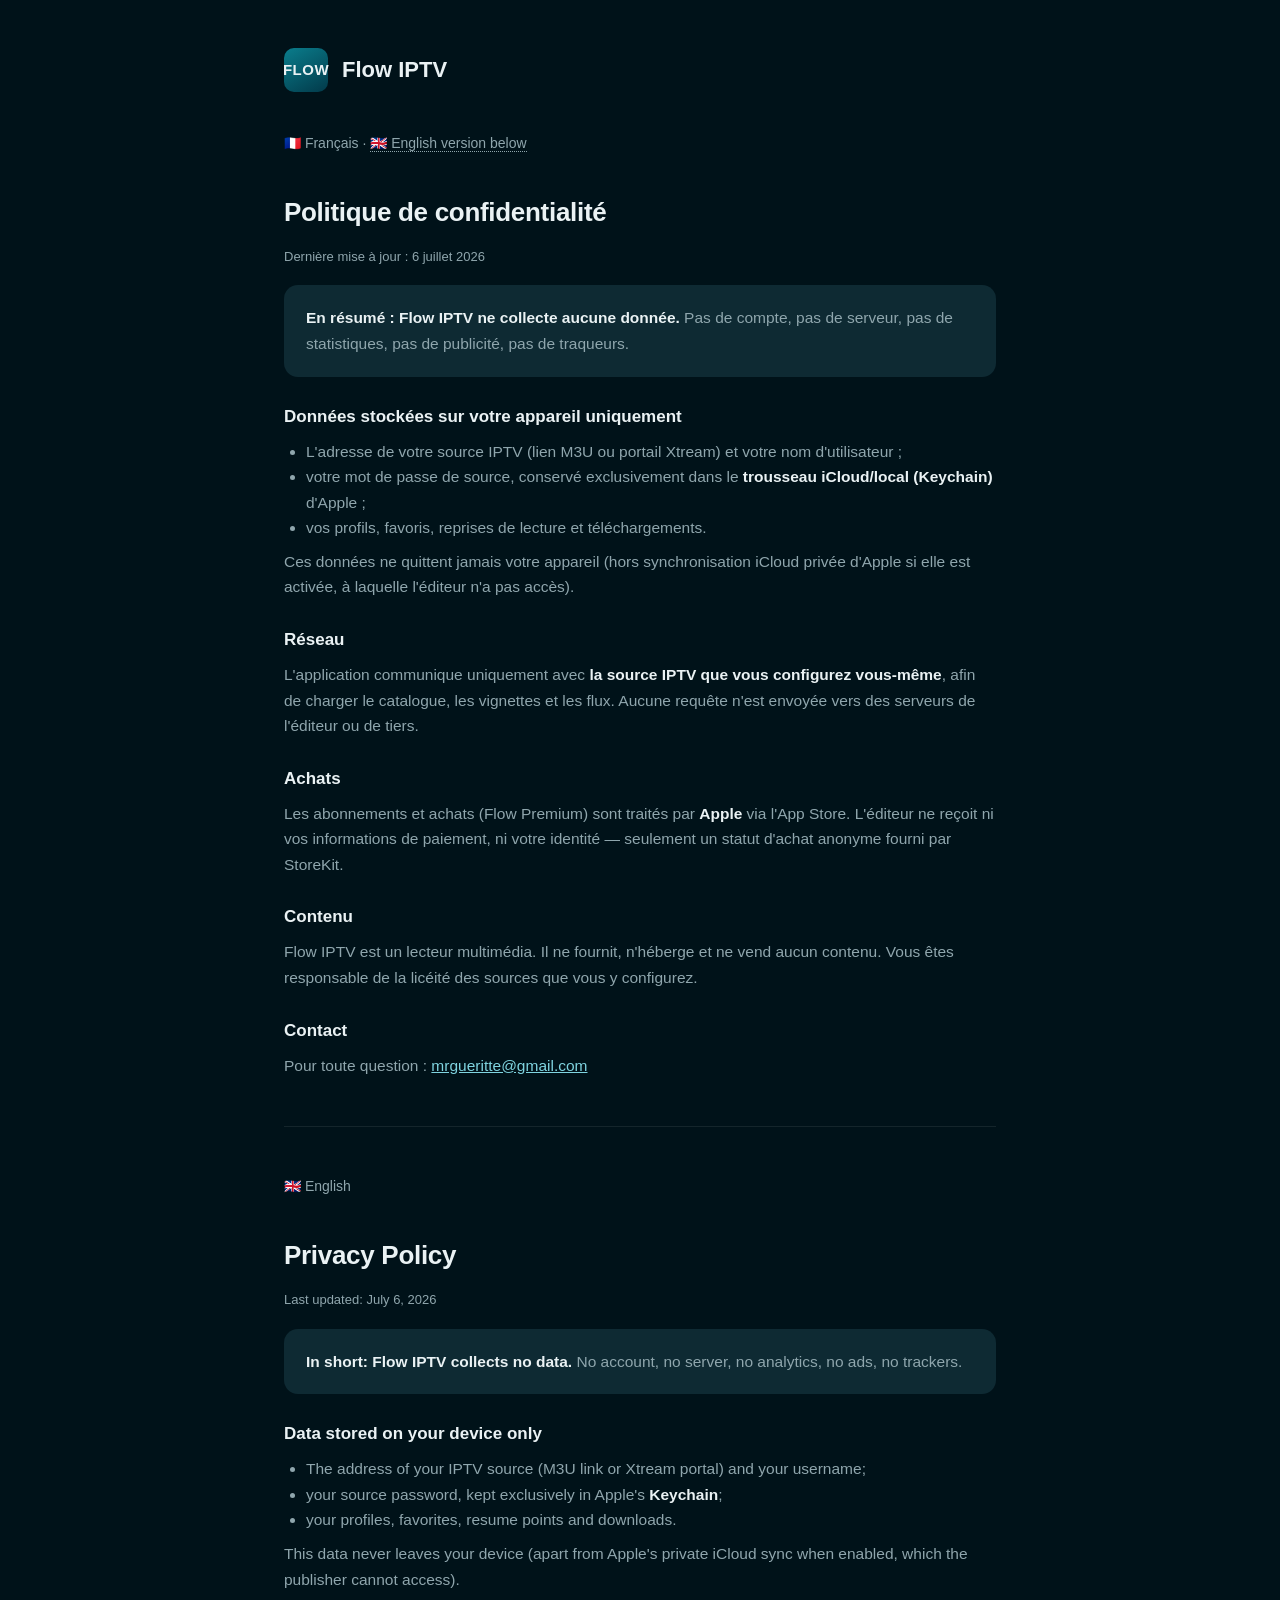
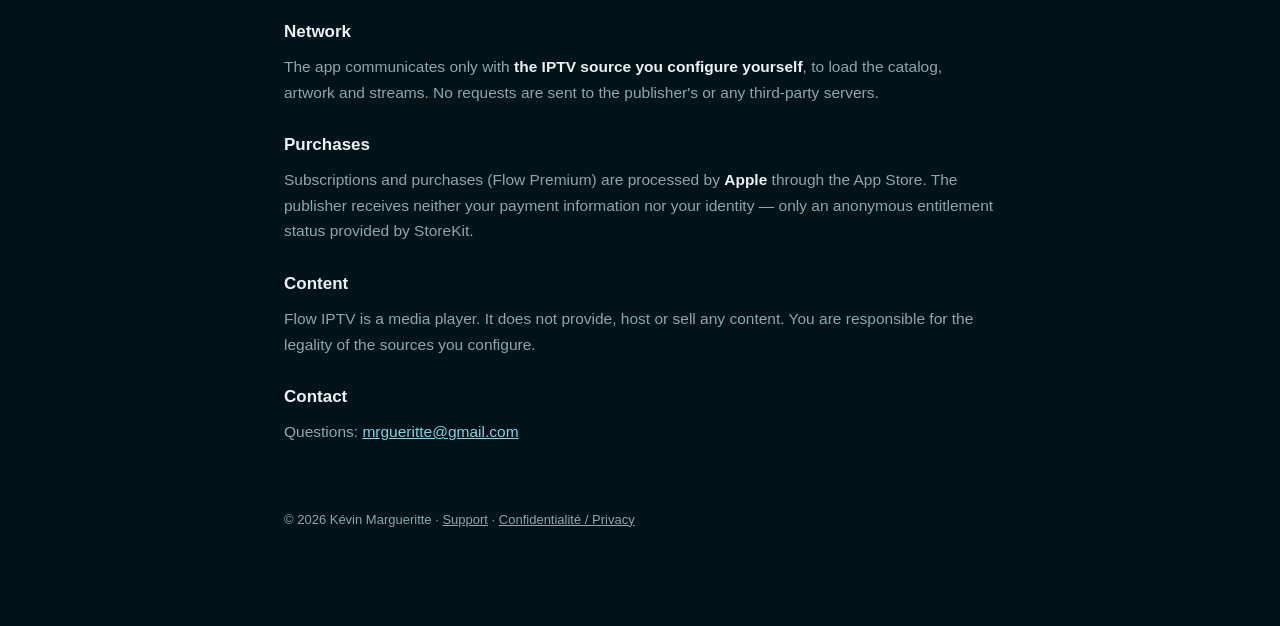
==== privacy.html @ c4e53bc0 "Site Flow IPTV : confidentialité + support (FR/EN) Co-Authored-By: Claude Fable 5 <noreply@anthropic" ====
<!doctype html>
<html lang="fr">
<head>
  <meta charset="utf-8">
  <meta name="viewport" content="width=device-width, initial-scale=1">
  <title>Politique de confidentialité — Flow IPTV</title>
  <link rel="stylesheet" href="style.css">
</head>
<body>
  <div class="wrap">
    <header>
      <div class="mark">FLOW</div>
      <h1><a href="index.html">Flow IPTV</a></h1>
    </header>
    <nav class="langs">🇫🇷 Français · <a href="#english">🇬🇧 English version below</a></nav>

    <h2>Politique de confidentialité</h2>
    <p class="updated">Dernière mise à jour : 6 juillet 2026</p>

    <div class="card">
      <p><strong>En résumé : Flow IPTV ne collecte aucune donnée.</strong>
      Pas de compte, pas de serveur, pas de statistiques, pas de publicité, pas de traqueurs.</p>
    </div>

    <h3>Données stockées sur votre appareil uniquement</h3>
    <ul>
      <li>L'adresse de votre source IPTV (lien M3U ou portail Xtream) et votre nom d'utilisateur ;</li>
      <li>votre mot de passe de source, conservé exclusivement dans le <strong>trousseau iCloud/local (Keychain)</strong> d'Apple ;</li>
      <li>vos profils, favoris, reprises de lecture et téléchargements.</li>
    </ul>
    <p>Ces données ne quittent jamais votre appareil (hors synchronisation iCloud privée
    d'Apple si elle est activée, à laquelle l'éditeur n'a pas accès).</p>

    <h3>Réseau</h3>
    <p>L'application communique uniquement avec <strong>la source IPTV que vous configurez
    vous-même</strong>, afin de charger le catalogue, les vignettes et les flux. Aucune requête
    n'est envoyée vers des serveurs de l'éditeur ou de tiers.</p>

    <h3>Achats</h3>
    <p>Les abonnements et achats (Flow Premium) sont traités par <strong>Apple</strong> via
    l'App Store. L'éditeur ne reçoit ni vos informations de paiement, ni votre identité —
    seulement un statut d'achat anonyme fourni par StoreKit.</p>

    <h3>Contenu</h3>
    <p>Flow IPTV est un lecteur multimédia. Il ne fournit, n'héberge et ne vend aucun contenu.
    Vous êtes responsable de la licéité des sources que vous y configurez.</p>

    <h3>Contact</h3>
    <p>Pour toute question : <a href="mailto:mrgueritte@gmail.com">mrgueritte@gmail.com</a></p>

    <hr class="sep" id="english">

    <nav class="langs">🇬🇧 English</nav>
    <h2>Privacy Policy</h2>
    <p class="updated">Last updated: July 6, 2026</p>

    <div class="card">
      <p><strong>In short: Flow IPTV collects no data.</strong>
      No account, no server, no analytics, no ads, no trackers.</p>
    </div>

    <h3>Data stored on your device only</h3>
    <ul>
      <li>The address of your IPTV source (M3U link or Xtream portal) and your username;</li>
      <li>your source password, kept exclusively in Apple's <strong>Keychain</strong>;</li>
      <li>your profiles, favorites, resume points and downloads.</li>
    </ul>
    <p>This data never leaves your device (apart from Apple's private iCloud sync when
    enabled, which the publisher cannot access).</p>

    <h3>Network</h3>
    <p>The app communicates only with <strong>the IPTV source you configure yourself</strong>,
    to load the catalog, artwork and streams. No requests are sent to the publisher's or any
    third-party servers.</p>

    <h3>Purchases</h3>
    <p>Subscriptions and purchases (Flow Premium) are processed by <strong>Apple</strong>
    through the App Store. The publisher receives neither your payment information nor your
    identity — only an anonymous entitlement status provided by StoreKit.</p>

    <h3>Content</h3>
    <p>Flow IPTV is a media player. It does not provide, host or sell any content. You are
    responsible for the legality of the sources you configure.</p>

    <h3>Contact</h3>
    <p>Questions: <a href="mailto:mrgueritte@gmail.com">mrgueritte@gmail.com</a></p>

    <footer>
      © 2026 Kévin Margueritte · <a href="support.html">Support</a> · <a href="privacy.html">Confidentialité / Privacy</a>
    </footer>
  </div>
</body>
</html>
---- style.css ----
:root {
  --bg: #001219;
  --card: #0e2a33;
  --text: #eaf2f4;
  --muted: #8fa6ad;
  --accent: #ffffff;
}
* { margin: 0; padding: 0; box-sizing: border-box; }
body {
  font-family: -apple-system, BlinkMacSystemFont, "Segoe UI", Roboto, Helvetica, Arial, sans-serif;
  background: var(--bg);
  color: var(--text);
  line-height: 1.65;
  -webkit-font-smoothing: antialiased;
}
.wrap { max-width: 760px; margin: 0 auto; padding: 48px 24px 96px; }
header { display: flex; align-items: center; gap: 14px; margin-bottom: 40px; }
header .mark {
  width: 44px; height: 44px; border-radius: 10px;
  background: linear-gradient(150deg, #0a7d8c, #023a4a);
  display: flex; align-items: center; justify-content: center;
  font-weight: 800; font-size: 15px; letter-spacing: .5px;
}
header h1 { font-size: 22px; font-weight: 700; }
header a { color: var(--text); text-decoration: none; }
nav.langs { margin-bottom: 28px; font-size: 14px; color: var(--muted); }
nav.langs a { color: var(--muted); text-decoration: none; border-bottom: 1px dotted var(--muted); }
nav.langs a:hover { color: var(--text); }
h2 { font-size: 26px; font-weight: 800; margin: 36px 0 12px; letter-spacing: -.3px; }
h3 { font-size: 17px; font-weight: 700; margin: 26px 0 8px; }
p, li { color: var(--muted); font-size: 15.5px; }
ul { padding-left: 22px; margin: 8px 0; }
strong { color: var(--text); font-weight: 600; }
a { color: #7fd4e0; }
.card {
  background: var(--card); border-radius: 14px; padding: 20px 22px; margin: 18px 0;
}
.updated { font-size: 13px; color: var(--muted); margin-top: 6px; }
hr.sep { border: none; border-top: 1px solid #ffffff14; margin: 48px 0; }
footer { margin-top: 64px; font-size: 13px; color: var(--muted); }
footer a { color: var(--muted); }
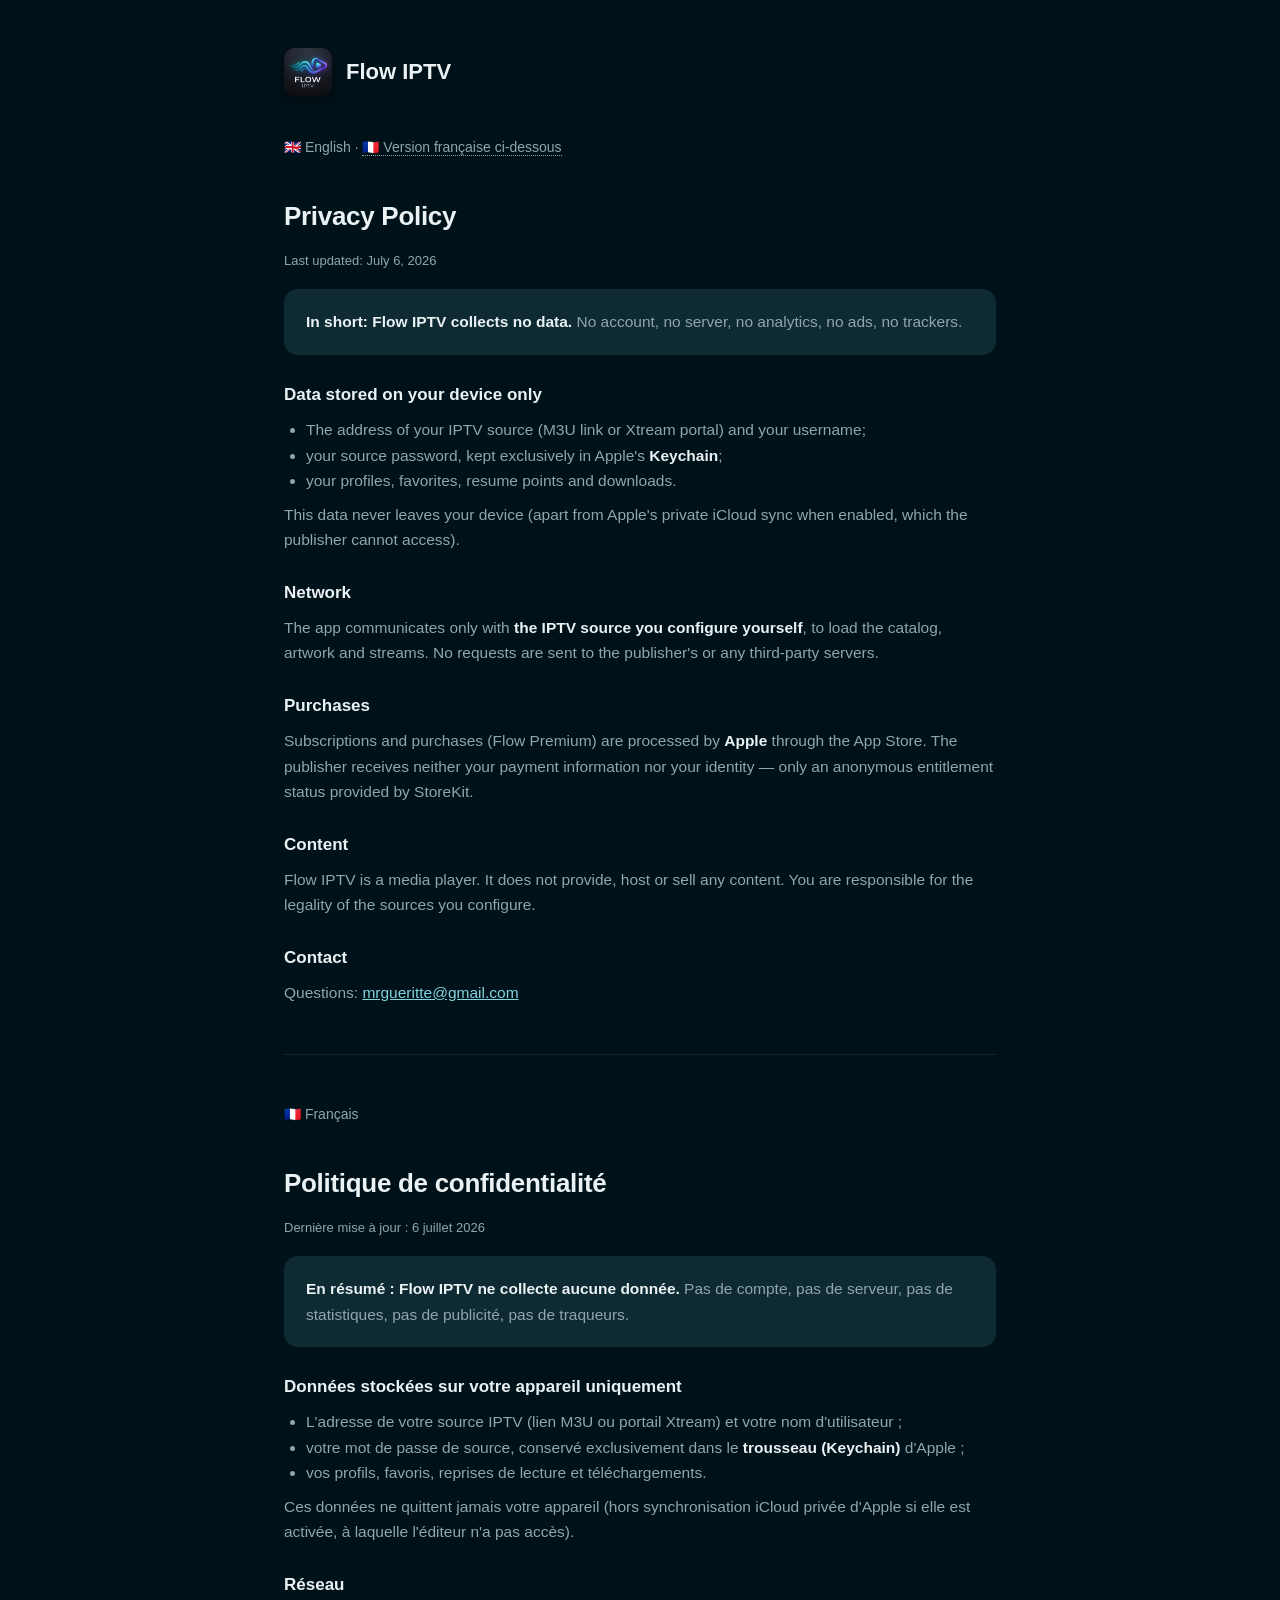
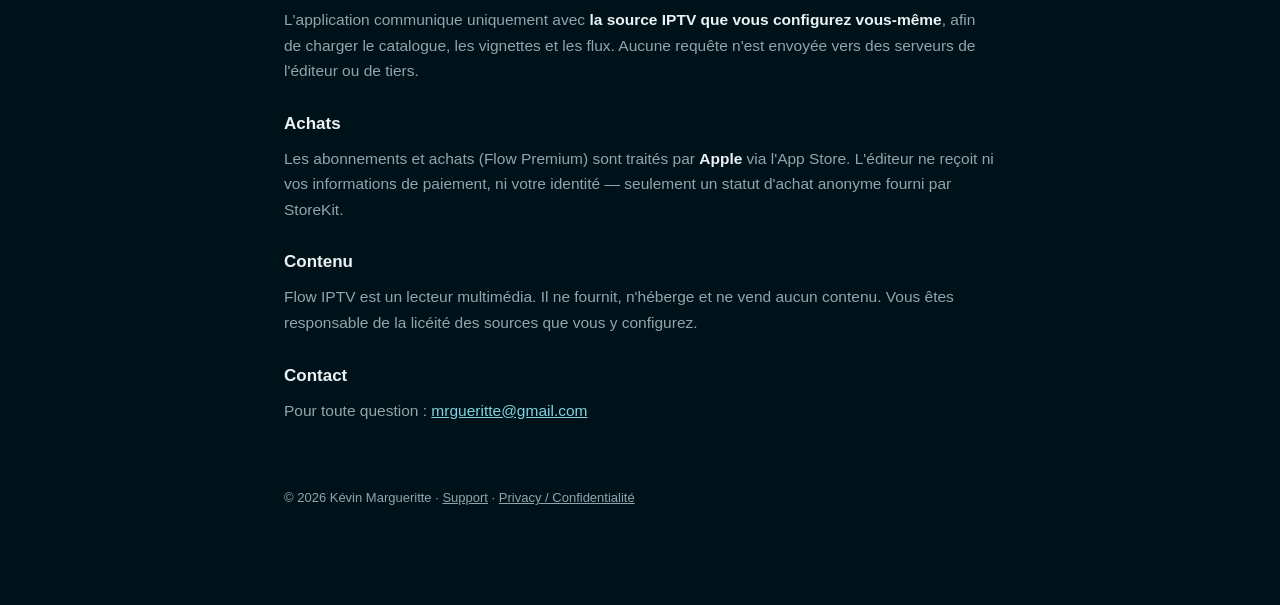
==== commit 67df8be8: "Logo de l'app + anglais en premier Co-Authored-By: Claude Fable 5 <noreply@anthropic.com>" ====
--- a/privacy.html
+++ b/privacy.html
@@ -1,56 +1,20 @@
 <!doctype html>
-<html lang="fr">
+<html lang="en">
 <head>
   <meta charset="utf-8">
   <meta name="viewport" content="width=device-width, initial-scale=1">
-  <title>Politique de confidentialité — Flow IPTV</title>
+  <title>Privacy Policy — Flow IPTV</title>
+  <link rel="icon" type="image/png" href="logo.png">
   <link rel="stylesheet" href="style.css">
 </head>
 <body>
   <div class="wrap">
     <header>
-      <div class="mark">FLOW</div>
+      <img class="logo" src="logo.png" alt="Flow IPTV">
       <h1><a href="index.html">Flow IPTV</a></h1>
     </header>
-    <nav class="langs">🇫🇷 Français · <a href="#english">🇬🇧 English version below</a></nav>
+    <nav class="langs">🇬🇧 English · <a href="#francais">🇫🇷 Version française ci-dessous</a></nav>
 
-    <h2>Politique de confidentialité</h2>
-    <p class="updated">Dernière mise à jour : 6 juillet 2026</p>
-
-    <div class="card">
-      <p><strong>En résumé : Flow IPTV ne collecte aucune donnée.</strong>
-      Pas de compte, pas de serveur, pas de statistiques, pas de publicité, pas de traqueurs.</p>
-    </div>
-
-    <h3>Données stockées sur votre appareil uniquement</h3>
-    <ul>
-      <li>L'adresse de votre source IPTV (lien M3U ou portail Xtream) et votre nom d'utilisateur ;</li>
-      <li>votre mot de passe de source, conservé exclusivement dans le <strong>trousseau iCloud/local (Keychain)</strong> d'Apple ;</li>
-      <li>vos profils, favoris, reprises de lecture et téléchargements.</li>
-    </ul>
-    <p>Ces données ne quittent jamais votre appareil (hors synchronisation iCloud privée
-    d'Apple si elle est activée, à laquelle l'éditeur n'a pas accès).</p>
-
-    <h3>Réseau</h3>
-    <p>L'application communique uniquement avec <strong>la source IPTV que vous configurez
-    vous-même</strong>, afin de charger le catalogue, les vignettes et les flux. Aucune requête
-    n'est envoyée vers des serveurs de l'éditeur ou de tiers.</p>
-
-    <h3>Achats</h3>
-    <p>Les abonnements et achats (Flow Premium) sont traités par <strong>Apple</strong> via
-    l'App Store. L'éditeur ne reçoit ni vos informations de paiement, ni votre identité —
-    seulement un statut d'achat anonyme fourni par StoreKit.</p>
-
-    <h3>Contenu</h3>
-    <p>Flow IPTV est un lecteur multimédia. Il ne fournit, n'héberge et ne vend aucun contenu.
-    Vous êtes responsable de la licéité des sources que vous y configurez.</p>
-
-    <h3>Contact</h3>
-    <p>Pour toute question : <a href="mailto:mrgueritte@gmail.com">mrgueritte@gmail.com</a></p>
-
-    <hr class="sep" id="english">
-
-    <nav class="langs">🇬🇧 English</nav>
     <h2>Privacy Policy</h2>
     <p class="updated">Last updated: July 6, 2026</p>
 
@@ -85,8 +49,45 @@
     <h3>Contact</h3>
     <p>Questions: <a href="mailto:mrgueritte@gmail.com">mrgueritte@gmail.com</a></p>
 
+    <hr class="sep" id="francais">
+
+    <nav class="langs">🇫🇷 Français</nav>
+    <h2>Politique de confidentialité</h2>
+    <p class="updated">Dernière mise à jour : 6 juillet 2026</p>
+
+    <div class="card">
+      <p><strong>En résumé : Flow IPTV ne collecte aucune donnée.</strong>
+      Pas de compte, pas de serveur, pas de statistiques, pas de publicité, pas de traqueurs.</p>
+    </div>
+
+    <h3>Données stockées sur votre appareil uniquement</h3>
+    <ul>
+      <li>L'adresse de votre source IPTV (lien M3U ou portail Xtream) et votre nom d'utilisateur ;</li>
+      <li>votre mot de passe de source, conservé exclusivement dans le <strong>trousseau (Keychain)</strong> d'Apple ;</li>
+      <li>vos profils, favoris, reprises de lecture et téléchargements.</li>
+    </ul>
+    <p>Ces données ne quittent jamais votre appareil (hors synchronisation iCloud privée
+    d'Apple si elle est activée, à laquelle l'éditeur n'a pas accès).</p>
+
+    <h3>Réseau</h3>
+    <p>L'application communique uniquement avec <strong>la source IPTV que vous configurez
+    vous-même</strong>, afin de charger le catalogue, les vignettes et les flux. Aucune requête
+    n'est envoyée vers des serveurs de l'éditeur ou de tiers.</p>
+
+    <h3>Achats</h3>
+    <p>Les abonnements et achats (Flow Premium) sont traités par <strong>Apple</strong> via
+    l'App Store. L'éditeur ne reçoit ni vos informations de paiement, ni votre identité —
+    seulement un statut d'achat anonyme fourni par StoreKit.</p>
+
+    <h3>Contenu</h3>
+    <p>Flow IPTV est un lecteur multimédia. Il ne fournit, n'héberge et ne vend aucun contenu.
+    Vous êtes responsable de la licéité des sources que vous y configurez.</p>
+
+    <h3>Contact</h3>
+    <p>Pour toute question : <a href="mailto:mrgueritte@gmail.com">mrgueritte@gmail.com</a></p>
+
     <footer>
-      © 2026 Kévin Margueritte · <a href="support.html">Support</a> · <a href="privacy.html">Confidentialité / Privacy</a>
+      © 2026 Kévin Margueritte · <a href="support.html">Support</a> · <a href="privacy.html">Privacy / Confidentialité</a>
     </footer>
   </div>
 </body>
--- a/style.css
+++ b/style.css
@@ -15,11 +15,9 @@
 }
 .wrap { max-width: 760px; margin: 0 auto; padding: 48px 24px 96px; }
 header { display: flex; align-items: center; gap: 14px; margin-bottom: 40px; }
-header .mark {
-  width: 44px; height: 44px; border-radius: 10px;
-  background: linear-gradient(150deg, #0a7d8c, #023a4a);
-  display: flex; align-items: center; justify-content: center;
-  font-weight: 800; font-size: 15px; letter-spacing: .5px;
+header img.logo {
+  width: 48px; height: 48px; border-radius: 11px;
+  box-shadow: 0 4px 18px rgba(0,0,0,.4);
 }
 header h1 { font-size: 22px; font-weight: 700; }
 header a { color: var(--text); text-decoration: none; }
